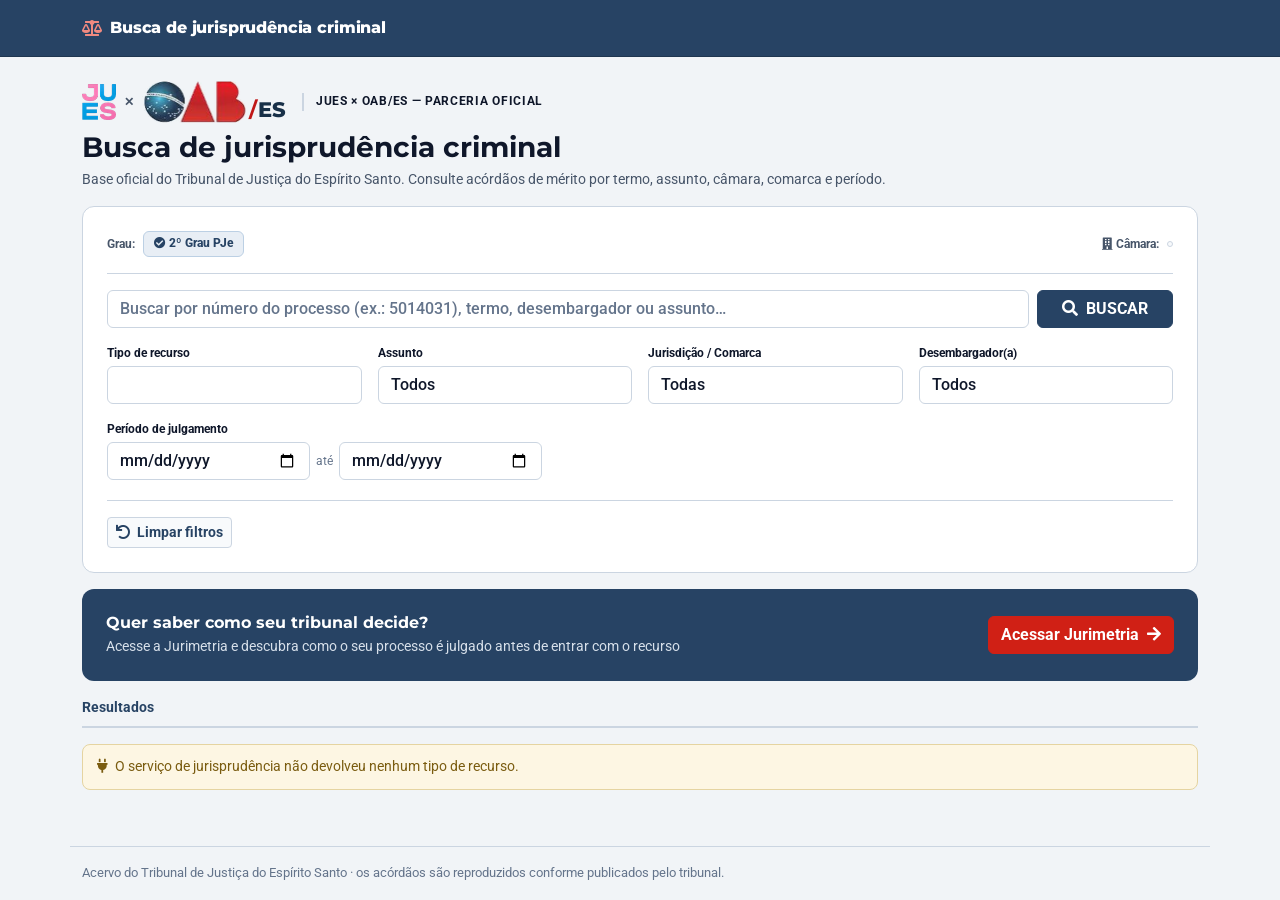
==== index.html @ e39aaf8a "A página deixa de saber de cor os recursos e as câmaras Duas listas estavam escritas dentro do site " ====
<!doctype html>
<html lang="pt-BR">
<head>
<meta charset="utf-8">
<meta name="viewport" content="width=device-width, initial-scale=1">
<title>Busca de jurisprudência criminal — OAB-ES</title>
<meta name="description" content="Base oficial do Tribunal de Justiça do Espírito Santo. Consulte acórdãos criminais por termo, assunto, câmara e comarca.">

<!-- Mesmas dependências que a oabes.org.br já carrega em produção: Bootstrap
     5.3.3, Font Awesome 5.12 e as fontes Montserrat/Roboto. Sem build nenhum —
     é HTML e CSS.

     O Bootstrap vai VENDORIZADO, como no portal deles (que serve
     /assets/bootstrap/css/bootstrap.min.css do próprio domínio) e não de CDN:
     a página abre offline e não depende de terceiro no ar. Ao embutir esta
     página no template da OAB, remova esta linha — o Bootstrap do portal já
     está carregado e uma segunda cópia só brigaria com a primeira. -->
<link rel="stylesheet" href="assets/vendor/bootstrap.min.css">
<link rel="stylesheet" href="https://use.fontawesome.com/releases/v5.12.0/css/all.css">
<link rel="stylesheet" href="https://fonts.googleapis.com/css?family=Montserrat:400,600,700|Roboto:300,400,500,700&display=swap">
<link rel="stylesheet" href="assets/css/jurisprudencia.css">
<link rel="icon" href="public/logos/oab.png">

<!-- Onde o BFF está publicado. Descomente e ajuste ao embutir a página numa
     rota do portal — sem isto o caminho é relativo à página, e numa subpasta
     ele aponta para um lugar que não existe.
<meta name="oabjus-bff" content="/servicos/jurisprudencia-bff.php">
-->
</head>
<body>

<!-- ── Barra ────────────────────────────────────────────────────────────── -->
<header class="barra-topo sticky-top">
  <div class="container-lg d-flex align-items-center" style="height:56px">
    <div class="d-flex align-items-center gap-2 text-white">
      <i class="fas fa-balance-scale" style="color:#f08a80"></i>
      <span class="titulo fonte-titulo">Busca de jurisprudência criminal</span>
    </div>
  </div>
</header>

<main class="container-lg py-4">

  <!-- ── Parceria ───────────────────────────────────────────────────────── -->
  <div class="d-flex align-items-center gap-3 flex-wrap mb-2">
    <div class="d-flex align-items-center gap-2">
      <img src="public/logos/jues.png" alt="JUES" class="logo-parceria" width="36" height="36">
      <span class="logo-x">✕</span>
      <span class="marca-oab" role="img" aria-label="OAB Espírito Santo">
        <img src="public/logos/oab.png" alt="" class="logo-oab" width="105" height="42">
        <span class="sigla-es"><span class="barra">/</span>ES</span>
      </span>
    </div>
    <span class="selo-parceria">JUES × OAB/ES — Parceria oficial</span>
  </div>

  <h1 class="fw-bolder fonte-titulo mb-1" style="font-size:1.75rem">Busca de jurisprudência criminal</h1>
  <p class="mb-3" style="font-size:.9rem;color:var(--oab-texto-2)">
    Base oficial do Tribunal de Justiça do Espírito Santo. Consulte acórdãos de
    mérito por termo, assunto, câmara, comarca e período.
  </p>

  <div class="aviso-motor mb-3" id="aviso-demo" hidden>
    <strong>Modo demonstração.</strong> Dados fictícios — o serviço ainda não foi
    conectado. Os acórdãos abaixo não são decisões reais.
  </div>

  <!-- ── Filtros ────────────────────────────────────────────────────────── -->
  <section class="painel p-3 p-sm-4 mb-3" aria-label="Filtros de pesquisa">
    <form id="form">

      <div class="d-flex flex-wrap align-items-center justify-content-between gap-2 pb-3 mb-3"
           style="border-bottom:1px solid var(--oab-borda)">
        <div class="d-flex align-items-center gap-2">
          <span class="fw-bold" style="font-size:.75rem;color:var(--oab-texto-2)">Grau:</span>
          <span class="selo-grau"><i class="fas fa-check-circle"></i> 2º Grau PJe</span>
        </div>
        <div class="d-flex align-items-center gap-2">
          <span class="fw-bold" style="font-size:.75rem;color:var(--oab-texto-2)">
            <i class="fas fa-building"></i> Câmara:
          </span>
          <!-- Os botões são montados pelo JavaScript com as câmaras que o
               acervo tem NAQUELE recurso. Escritos aqui, "1ª Câmara" e "2ª
               Câmara" ficavam errados em revisão criminal e embargos, onde o
               órgão julgador é "Câmaras Criminais Reunidas". -->
          <div class="segmentado" id="seg-camara" role="group" aria-label="Câmara"></div>
        </div>
      </div>

      <div class="d-flex flex-column flex-sm-row gap-2 mb-3">
        <input type="text" class="form-control" id="q" name="q"
               placeholder="Buscar por número do processo (ex.: 5014031), termo, desembargador ou assunto…">
        <button type="submit" class="btn btn-oab px-4 text-nowrap" id="enviar">
          <i class="fas fa-search me-1"></i> BUSCAR
        </button>
      </div>

      <div class="row g-3">
        <div class="col-12 col-sm-6 col-lg-3">
          <label class="rotulo" for="recurso">Tipo de recurso</label>
          <select class="form-select" id="recurso" required></select>
        </div>
        <div class="col-12 col-sm-6 col-lg-3">
          <label class="rotulo" for="assunto">Assunto</label>
          <select class="form-select" id="assunto"><option value="">Todos</option></select>
        </div>
        <div class="col-12 col-sm-6 col-lg-3">
          <label class="rotulo" for="comarca">Jurisdição / Comarca</label>
          <select class="form-select" id="comarca"><option value="">Todas</option></select>
        </div>
        <!-- Os nomes vêm separados em <optgroup> pela composição VIGENTE:
             quatro titulares por câmara, a mesma lista do aplicativo. Quem não
             compõe é convocado ou substituto, tenha ou não acórdão na câmara —
             ter atuado lá não é compor. -->
        <div class="col-12 col-sm-6 col-lg-3">
          <label class="rotulo" for="magistrado">Desembargador(a)</label>
          <select class="form-select" id="magistrado"><option value="">Todos</option></select>
        </div>
        <!-- Período: OPCIONAL. Em branco, a busca é a mesma de sempre — o
             intervalo não vira filtro nenhum. `min` e `max` são preenchidos
             pelo vocabulário com o acórdão mais antigo e o mais novo DO
             RECURSO escolhido, e mudam quando o recurso muda. -->
        <div class="col-12 col-sm-8 col-lg-5">
          <label class="rotulo" for="data-inicio">Período de julgamento</label>
          <div class="periodo">
            <input type="date" class="form-control" id="data-inicio"
                   aria-label="Julgados a partir de" title="Julgados a partir de">
            <span aria-hidden="true">até</span>
            <input type="date" class="form-control" id="data-fim"
                   aria-label="Julgados até" title="Julgados até">
          </div>
          <small class="dica" id="dica-periodo"></small>
        </div>
      </div>

      <div class="d-flex align-items-center justify-content-between gap-2 pt-3 mt-3 flex-wrap"
           style="border-top:1px solid var(--oab-borda)">
        <button type="button" class="btn btn-sm btn-contorno" id="limpar">
          <i class="fas fa-undo me-1"></i> Limpar filtros
        </button>
      </div>

    </form>
  </section>

  <!-- ── Jurimetria ─────────────────────────────────────────────────────── -->
  <section class="faixa-jurimetria p-3 p-sm-4 mb-3 d-flex flex-column flex-sm-row align-items-start align-items-sm-center justify-content-between gap-3">
    <div>
      <h2 class="fw-bolder mb-1 fonte-titulo" style="font-size:1rem">Quer saber como seu tribunal decide?</h2>
      <p class="mb-0" style="font-size:.875rem">
        Acesse a Jurimetria e descubra como o seu processo é julgado antes de entrar com o recurso
      </p>
    </div>
    <a class="btn btn-oab-vermelho text-nowrap" href="https://jurimetriaes.com"
       target="_blank" rel="noopener noreferrer">
      Acessar Jurimetria <i class="fas fa-arrow-right ms-1"></i>
    </a>
  </section>

  <!-- ── Resultados ─────────────────────────────────────────────────────── -->
  <div class="cabecalho-resultados d-flex align-items-center justify-content-between pb-2 mb-3 flex-wrap gap-2">
    <div class="fw-bolder" style="font-size:.875rem;color:var(--oab-azul)">
      Resultados
    </div>
    <span class="fw-bolder" style="font-size:.75rem;color:var(--oab-texto-2)" id="rotulo-pagina"></span>
  </div>

  <div id="mensagens" aria-live="polite"></div>
  <section id="resultados" data-estado="inicial" aria-label="Lista de decisões"></section>

  <nav class="d-flex justify-content-center align-items-center gap-3 mt-4" id="paginacao" hidden>
    <button type="button" class="btn btn-sm btn-contorno" id="anterior">
      <i class="fas fa-chevron-left me-1"></i> Anterior
    </button>
    <span style="font-size:.875rem;color:var(--oab-texto-2)" id="pagina-atual"></span>
    <button type="button" class="btn btn-sm btn-contorno" id="proxima">
      Próxima <i class="fas fa-chevron-right ms-1"></i>
    </button>
  </nav>

</main>

<footer class="container-lg rodape py-3 mt-4">
  Acervo do Tribunal de Justiça do Espírito Santo · os acórdãos são reproduzidos
  conforme publicados pelo tribunal.
</footer>

<script type="module" src="assets/js/jurisprudencia.js"></script>
</body>
</html>
---- assets/css/jurisprudencia.css ----
/* ============================================================================
   Busca de jurisprudência — OAB-ES × JUES
   Deltas em cima do Bootstrap 5.3.3, que é o que a oabes.org.br já carrega.
   As cores saem do styles.min.css de produção deles: #274364 é o --bs-dark do
   portal e a cor dos botões primários; #d02015 é o vermelho institucional.
   Nada aqui reimplementa grid, botão ou card — só o que o Bootstrap não dá.
   ============================================================================ */
:root{
  --oab-azul:#274364;
  --oab-azul-hover:#213955;
  --oab-azul-ativo:#1f3650;
  --oab-vermelho:#d02015;
  --oab-vermelho-hover:#a61a11;
  --oab-fundo:#f1f4f7;
  --oab-borda:#cbd5e1;
  --oab-texto:#0f172a;
  --oab-texto-2:#475569;
  --oab-texto-3:#64748b;
  --oab-superficie:#fff;
  --oab-superficie-2:#f8fafc;
  --oab-grifo:#fde68a;
}

body{
  background:var(--oab-fundo);
  color:var(--oab-texto);
  font-family:Roboto,-apple-system,BlinkMacSystemFont,"Segoe UI",Arial,sans-serif;
}
h1,h2,h3,.fonte-titulo{font-family:Montserrat,Roboto,Arial,sans-serif}

.barra-topo{background:var(--oab-azul);border-bottom:1px solid var(--oab-azul-ativo)}
.barra-topo .titulo{font-weight:800;letter-spacing:-.01em}

.selo-parceria{
  font-size:.72rem;font-weight:700;letter-spacing:.06em;text-transform:uppercase;
  color:var(--oab-texto);border-left:2px solid var(--oab-borda);padding-left:.75rem;
}
.logo-parceria{height:36px;width:auto;object-fit:contain}
/* O "ESPÍRITO SANTO" saiu da imagem: em corpo pequeno dentro do PNG ele virava
   borrão em qualquer altura razoável. A seccional agora é tipografia de
   verdade — nítida em qualquer tela, e acompanha o zoom do navegador.
   O navy #183048 e o vermelho #C01818 foram amostrados da própria marca. */
.marca-oab{display:inline-flex;align-items:flex-end;gap:.18rem}
.logo-oab{height:42px;width:auto;object-fit:contain}
/* Lê-se OAB/ES, uma sigla só — por isso a barra é caractere e não régua:
   régua separa dois blocos, barra une num nome. */
.sigla-es{
  font-family:Montserrat,Arial,sans-serif;
  font-weight:800;font-size:1.3rem;line-height:1;letter-spacing:.01em;
  color:#183048;padding-bottom:2px;
}
.sigla-es .barra{color:#C01818;font-weight:700;margin-right:.02em}
.logo-x{font-weight:900;font-size:.75rem;color:var(--oab-texto-2)}

.painel{
  background:var(--oab-superficie);border:1px solid var(--oab-borda);
  border-radius:.75rem;
}
.rotulo{font-size:.75rem;font-weight:700;color:var(--oab-texto);margin-bottom:.25rem;display:block}
/* A separação por câmara no seletor de desembargador: rótulo pequeno e
   apagado, nome em peso normal. O <optgroup> nativo vem em negrito-itálico por
   padrão, que grita mais que os próprios nomes. */
.form-select optgroup{font-style:normal;font-weight:700;font-size:.72rem;
  letter-spacing:.04em;text-transform:uppercase;color:var(--oab-texto-3)}
.form-select optgroup option{font-weight:400;font-size:1rem;
  letter-spacing:normal;text-transform:none;color:var(--oab-texto)}
/* As duas pontas do período lado a lado, com o "até" entre elas. O `min-width:0`
   é o que impede os dois <input type="date"> de estourarem a coluna: o campo
   de data tem largura intrínseca grande e o flex respeita isso por padrão. */
.periodo{display:flex;flex-wrap:wrap;align-items:center;gap:.4rem}
/* `flex-basis` de 135px e `flex-wrap` juntos: onde couber, os dois campos
   ficam lado a lado; onde não couber, eles QUEBRAM em vez de encolher. Medido:
   abaixo de ~135px o Chrome não estreita o campo de data, ele CORTA o texto, e
   "01/01/2026" vira "/01/2026" sem nenhum sinal de que faltou espaço. */
.periodo input{min-width:0;flex:1 1 135px}
.periodo span{font-size:.75rem;color:var(--oab-texto-3);flex:0 0 auto}
.dica{display:block;margin-top:.25rem;font-size:.72rem;color:var(--oab-texto-3)}
.form-control,.form-select{
  background:var(--oab-superficie);border-color:var(--oab-borda);color:var(--oab-texto);
  font-weight:500;
}
.form-control:focus,.form-select:focus{
  border-color:var(--oab-azul);box-shadow:0 0 0 .2rem rgba(39,67,100,.18);
  background:var(--oab-superficie);color:var(--oab-texto);
}
.form-control::placeholder{color:var(--oab-texto-3)}

.btn-oab{background:var(--oab-azul);border-color:var(--oab-azul);color:#fff;font-weight:700}
.btn-oab:hover,.btn-oab:focus{background:var(--oab-azul-hover);border-color:var(--oab-azul-hover);color:#fff}
.btn-oab-vermelho{background:var(--oab-vermelho);border-color:var(--oab-vermelho);color:#fff;font-weight:700}
.btn-oab-vermelho:hover{background:var(--oab-vermelho-hover);border-color:var(--oab-vermelho-hover);color:#fff}
.btn-contorno{background:var(--oab-superficie-2);border:1px solid var(--oab-borda);color:var(--oab-azul);font-weight:700}
.btn-contorno:hover{background:var(--oab-fundo);color:var(--oab-azul)}

/* Seletor de câmara — o segmentado do protótipo */
.segmentado{display:inline-flex;padding:2px;border-radius:.5rem;
  background:var(--oab-superficie-2);border:1px solid var(--oab-borda)}
.segmentado button{
  border:0;background:transparent;color:var(--oab-texto-2);
  font-size:.75rem;font-weight:700;padding:.25rem .75rem;border-radius:.375rem;
}
.segmentado button[aria-pressed="true"]{background:var(--oab-azul);color:#fff}

.selo-grau{
  font-size:.72rem;font-weight:800;padding:.2rem .6rem;border-radius:.375rem;
  background:#e8eef5;border:1px solid #bcd0e4;color:var(--oab-azul);
}

/* Faixa da jurimetria — o CTA do protótipo */
.faixa-jurimetria{background:var(--oab-azul);border-radius:.75rem;color:#fff}
.faixa-jurimetria p{color:#d7e0ea}

.cabecalho-resultados{border-bottom:2px solid var(--oab-borda)}

/* Cartão de decisão */
.cartao{background:var(--oab-superficie);border:1px solid var(--oab-borda);border-radius:.75rem}
.numero-processo{
  font-family:ui-monospace,SFMono-Regular,Menlo,monospace;font-weight:700;
  color:var(--oab-azul);background:none;border:0;padding:0;
  text-decoration:underline;text-underline-offset:2px;
}
.rotulo-campo{font-weight:600;color:var(--oab-texto-2);font-size:.85rem}
.valor-recurso{font-weight:900;text-transform:uppercase;letter-spacing:.04em;color:var(--oab-azul);font-size:.85rem}
.valor-assunto{font-weight:700;color:var(--oab-texto)}

.bloco-teor{
  background:var(--oab-superficie-2);border:1px solid var(--oab-borda);
  border-radius:.5rem;padding:.75rem;font-size:.9rem;line-height:1.6;color:var(--oab-texto-2);
}
.bloco-teor .titulo{
  font-size:.7rem;font-weight:700;text-transform:uppercase;letter-spacing:.06em;
  color:var(--oab-azul);display:block;margin-bottom:.25rem;
}
.bloco-teor p{margin:0;white-space:pre-wrap}
/* O inteiro teor vem do PDF com linhas longuíssimas sem ponto de quebra
   (números de processo, nomes em caixa alta, citações). Sem isto a linha
   estica o card e empurra os botões para fora da tela — medido. */
.bloco-teor p,.teor{overflow-wrap:anywhere;word-break:break-word}
.bloco-teor p.sem-texto{font-style:italic;color:var(--oab-texto-3)}
/* 3 linhas: o trecho é acórdão, não ementa curta — em 2 linhas mal sai do
   cabeçalho da classe processual. O texto inteiro abre no botão. */
.bloco-teor p.cortada{
  display:-webkit-box;-webkit-line-clamp:3;-webkit-box-orient:vertical;overflow:hidden;
}
mark{background:var(--oab-grifo);color:inherit;padding:0 .15em;border-radius:2px;font-weight:600}

/* Distintivo de resultado — as cores do protótipo */
.distintivo{font-size:.72rem;font-weight:700;padding:.15rem .55rem;border-radius:.25rem;border:1px solid}
.distintivo.concedida{background:#d1fae5;border-color:#059669;color:#064e3b}
.distintivo.parcial{background:#fef3c7;border-color:#d97706;color:#78350f}
.distintivo.negada{background:#ffe4e6;border-color:#e11d48;color:#4c0519}
.distintivo.outro{background:#e2e8f0;border-color:#64748b;color:#0f172a}

.aviso-motor{
  background:#fdf6e3;border:1px solid #e5d4a1;color:#7a5c10;
  border-radius:.5rem;padding:.7rem .9rem;font-size:.88rem;
}

.teor{
  white-space:pre-wrap;font-size:.9rem;line-height:1.7;color:var(--oab-texto-2);
  max-height:34rem;overflow-y:auto;background:var(--oab-superficie-2);
  border:1px solid var(--oab-borda);border-radius:.5rem;padding:1rem;
}
.cabecalho-recentes{
  border-bottom:2px solid var(--oab-borda);padding-bottom:.5rem;margin-bottom:1rem;
}
.cabecalho-recentes h2{
  font-family:Montserrat,Arial,sans-serif;font-size:.95rem;font-weight:700;
  color:var(--oab-azul);margin:0;
}
.cabecalho-recentes .desde{font-size:.78rem;color:var(--oab-texto-3);font-weight:600}

.rodape{color:var(--oab-texto-3);font-size:.8rem;border-top:1px solid var(--oab-borda)}

/* O Bootstrap declara [hidden]{display:none!important} no reboot e
   .d-flex{display:flex!important} nas utilities. Empate de !important, e quem
   vem depois ganha — então .d-flex vencia e o atributo hidden não escondia
   nada. Esta folha carrega DEPOIS do Bootstrap, então devolve o hidden ao
   comportamento que qualquer um espera dele. */
[hidden]{display:none!important}

/* Estado vazio: convida a pesquisar, em vez de deixar a área em branco. */
.estado{
  background:var(--oab-superficie);border:1px solid var(--oab-borda);
  border-radius:.75rem;padding:2.75rem 1.5rem;text-align:center;
}
.estado .icone{color:var(--oab-azul);opacity:.35;font-size:2.25rem;margin-bottom:.75rem}
.estado h2{font-size:1.15rem;font-weight:700;color:var(--oab-texto);margin:0 0 .4rem}
.estado p{font-size:.92rem;color:var(--oab-texto-2);max-width:34rem;margin:0 auto 1.25rem}
/* O "nada encontrado" da lista dos últimos acórdãos: mesmo desenho do estado
   vazio da busca, mas com menos ar — ele fica DENTRO de uma seção que já tem
   título, e não sozinho na página. */
.estado.estado-compacto{padding:1.75rem 1.25rem}
.estado.estado-compacto .icone{font-size:1.75rem;margin-bottom:.5rem}
.estado.estado-compacto h2{font-size:1rem}
.estado.estado-compacto p{margin-bottom:0}

.exemplos{display:flex;flex-wrap:wrap;gap:.5rem;justify-content:center}
.exemplos button{
  background:var(--oab-superficie-2);border:1px solid var(--oab-borda);
  color:var(--oab-azul);border-radius:2rem;padding:.35rem .9rem;
  font-size:.82rem;font-weight:600;
}
.exemplos button:hover{background:var(--oab-fundo);border-color:var(--oab-azul)}
@media (prefers-reduced-motion:reduce){*{transition:none!important;animation:none!important}}

/* ── Página do acórdão (acordao.html) ─────────────────────────────────────
   Porte de src/components/InteiroTeorView.tsx para as cores da OAB-ES. */

.numero-acordao{
  font-family:ui-monospace,SFMono-Regular,Menlo,Consolas,monospace;
  font-weight:900;letter-spacing:-.02em;color:var(--oab-texto);
  font-size:clamp(1.15rem,1rem + 1.2vw,1.75rem);
}
.btn-icone{
  background:none;border:0;border-radius:.375rem;padding:.35rem;line-height:1;
  color:var(--oab-texto-3);cursor:pointer;
}
.btn-icone:hover{background:var(--oab-superficie-2);color:var(--oab-texto)}

/* Rótulo à esquerda, valor à direita — o mesmo par do componente. */
.lista-campos{
  display:grid;grid-template-columns:8.5rem 1fr;gap:.9rem 1.5rem;
  padding-top:1.25rem;border-top:1px solid var(--oab-borda);
}
.lista-campos dt{font-size:.82rem;font-weight:600;color:var(--oab-texto-2)}
.lista-campos dd{
  margin:0;display:flex;align-items:baseline;gap:.6rem;flex-wrap:wrap;font-size:.92rem;
}
.valor-magistrado{font-weight:800;text-transform:uppercase;letter-spacing:.03em;color:var(--oab-texto)}
.valor-classe{font-weight:700;text-transform:uppercase;color:var(--oab-texto)}
.atalho-jues{
  font-size:.76rem;font-weight:700;color:var(--oab-azul);text-decoration:none;white-space:nowrap;
}
.atalho-jues:hover{text-decoration:underline;color:var(--oab-azul-ativo)}

@media (max-width:575.98px){
  .lista-campos{grid-template-columns:1fr;gap:.25rem}
  .lista-campos dd{margin-bottom:.75rem}
}

.faixa-jues{
  background:var(--oab-azul);color:#fff;border-radius:.5rem;padding:1rem 1.25rem;
}
.faixa-jues h2{font-size:.98rem;font-weight:800;line-height:1.3;margin:0}
.faixa-jues p{font-size:.82rem;opacity:.85}
.abas{
  display:inline-flex;gap:.25rem;padding:.25rem;
  background:var(--oab-superficie-2);border:1px solid var(--oab-borda);border-radius:.5rem;
}
.abas button{
  border:1px solid transparent;background:none;border-radius:.375rem;
  padding:.3rem 1rem;font-size:.78rem;font-weight:700;color:var(--oab-texto-2);cursor:pointer;
}
.abas button[aria-selected="true"]{
  background:#fff;border-color:var(--oab-borda);color:var(--oab-azul);
}

.barra-busca-texto{
  display:flex;background:var(--oab-superficie-2);
  border:1px solid var(--oab-borda);border-radius:.5rem;padding:.4rem;
}
.barra-busca-texto[hidden]{display:none!important}
.barra-busca-texto input{flex:1}
.barra-busca-texto .contagem{
  font-size:.75rem;font-weight:700;white-space:nowrap;padding:.2rem .5rem;
  border-radius:.25rem;background:var(--oab-borda);color:var(--oab-texto-2);
}

/* O acórdão em fonte de texto, não de código: é documento para ler. */
.teor-integral{
  margin:0;font-family:inherit;font-size:.92rem;line-height:1.75;color:var(--oab-texto);
  white-space:pre-wrap;overflow-wrap:anywhere;word-break:break-word;
}

.icone-redondo{
  width:3.25rem;height:3.25rem;border-radius:.75rem;display:flex;
  align-items:center;justify-content:center;font-size:1.25rem;
  background:var(--oab-superficie-2);border:1px solid var(--oab-borda);color:var(--oab-azul);
}
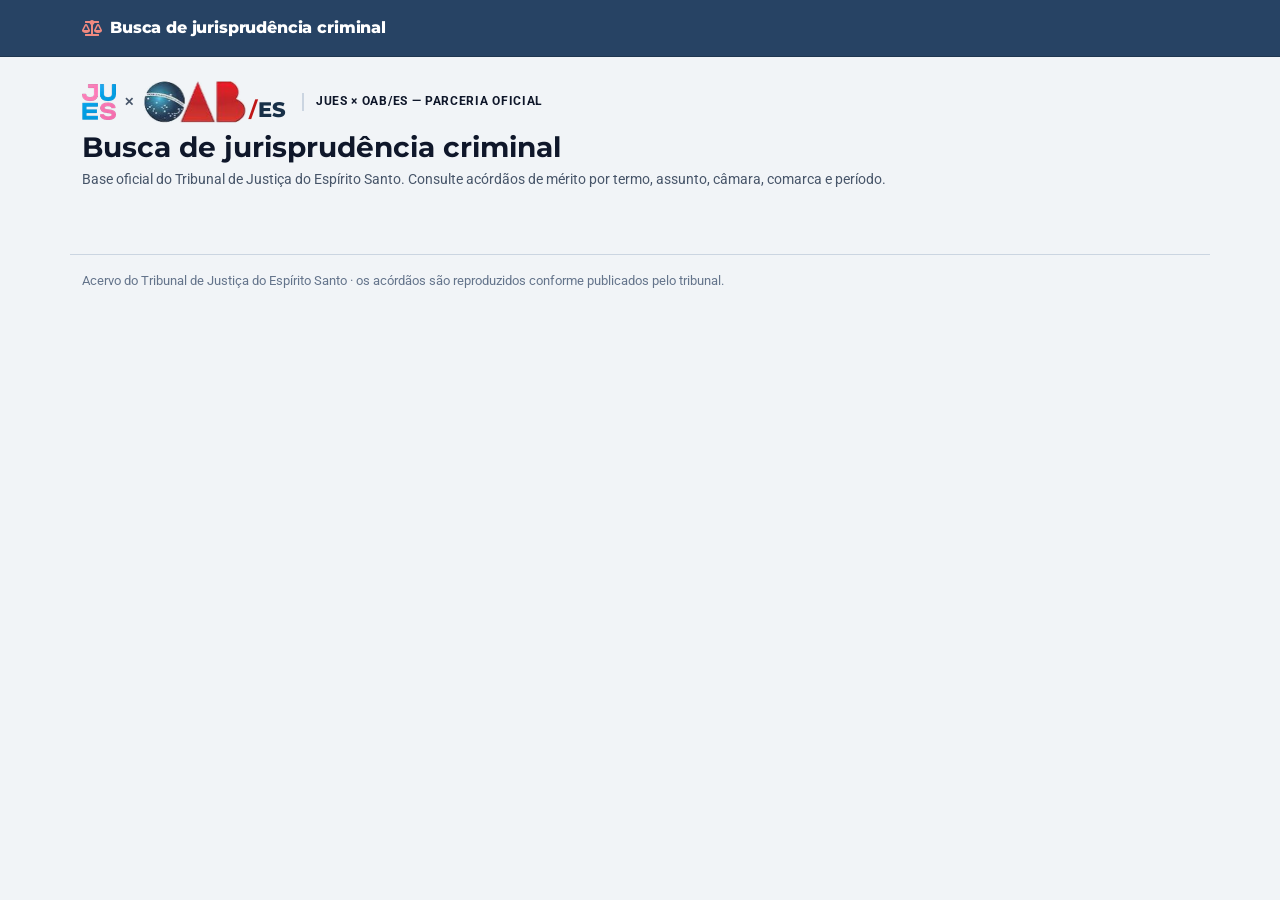
==== commit 680c7215: "Porta de identificação do advogado, e o filtro de desfecho DUAS COISAS NA TELA.  O desfecho vira um " ====
--- a/index.html
+++ b/index.html
@@ -60,6 +60,55 @@
     mérito por termo, assunto, câmara, comarca e período.
   </p>
 
+  <!-- ── Identificação ──────────────────────────────────────────────────
+       Porta: sem identificar, não há busca. A resposta fica guardada no
+       próprio navegador, então ela aparece uma vez por dispositivo. -->
+  <section class="painel p-3 p-sm-4 mb-3" id="portao" aria-label="Identificação do advogado" hidden>
+    <h2 class="fw-bolder fonte-titulo mb-1" style="font-size:1.15rem">Identificação do advogado</h2>
+    <p class="mb-3" style="font-size:.9rem;color:var(--oab-texto-2)">
+      Informe sua inscrição na OAB para usar a busca. Não há cadastro nem senha —
+      a identificação serve às estatísticas de uso da OAB/ES.
+    </p>
+
+    <form id="form-identificacao">
+      <div class="row g-3 align-items-start">
+        <div class="col-12 col-sm-4">
+          <label class="rotulo" for="inscricao">Número da OAB</label>
+          <input type="text" class="form-control" id="inscricao" inputmode="numeric"
+                 autocomplete="off" placeholder="000000" required>
+          <small class="dica">Somente números, de 1 a 6 dígitos.</small>
+        </div>
+        <div class="col-12 col-sm-4">
+          <label class="rotulo" for="seccional">Seccional</label>
+          <select class="form-select" id="seccional"></select>
+        </div>
+        <div class="col-12 col-sm-4">
+          <label class="rotulo" for="nome-advogado">Nome <span style="font-weight:400;color:var(--oab-texto-3)">(opcional)</span></label>
+          <input type="text" class="form-control" id="nome-advogado" autocomplete="name">
+        </div>
+      </div>
+
+      <div id="erro-identificacao" class="mt-3" aria-live="polite"></div>
+
+      <div class="aviso-motor mt-3" style="font-size:.82rem">
+        <strong>Uso dos dados.</strong> Registramos número de inscrição, seccional e,
+        se informado, o nome, junto com os dados de cada consulta. A finalidade é
+        exclusivamente estatística — acompanhar o uso da ferramenta pela advocacia
+        capixaba. O endereço IP é guardado apenas como código embaralhado, para
+        conter abuso, e não é possível voltar dele ao endereço.
+      </div>
+
+      <div class="d-flex justify-content-end pt-3 mt-3"
+           style="border-top:1px solid var(--oab-borda)">
+        <button type="submit" class="btn btn-oab-vermelho px-4" id="entrar">
+          Continuar <i class="fas fa-arrow-right ms-1"></i>
+        </button>
+      </div>
+    </form>
+  </section>
+
+  <div id="tudo-da-busca" hidden>
+
   <div class="aviso-motor mb-3" id="aviso-demo" hidden>
     <strong>Modo demonstração.</strong> Dados fictícios — o serviço ainda não foi
     conectado. Os acórdãos abaixo não são decisões reais.
@@ -120,6 +169,13 @@
              intervalo não vira filtro nenhum. `min` e `max` são preenchidos
              pelo vocabulário com o acórdão mais antigo e o mais novo DO
              RECURSO escolhido, e mudam quando o recurso muda. -->
+        <div class="col-12 col-sm-4 col-lg-3">
+          <label class="rotulo" for="desfecho">Desfecho</label>
+          <!-- As opções vêm da API: habeas corpus é concedido, apelação é
+               provida, revisão é procedente. O id é estável (favoravel /
+               desfavoravel); o rótulo é que muda com a classe. -->
+          <select class="form-select" id="desfecho"><option value="">Todos</option></select>
+        </div>
         <div class="col-12 col-sm-8 col-lg-5">
           <label class="rotulo" for="data-inicio">Período de julgamento</label>
           <div class="periodo">
@@ -178,6 +234,8 @@
     </button>
   </nav>
 
+  </div><!-- /tudo-da-busca -->
+
 </main>
 
 <footer class="container-lg rodape py-3 mt-4">
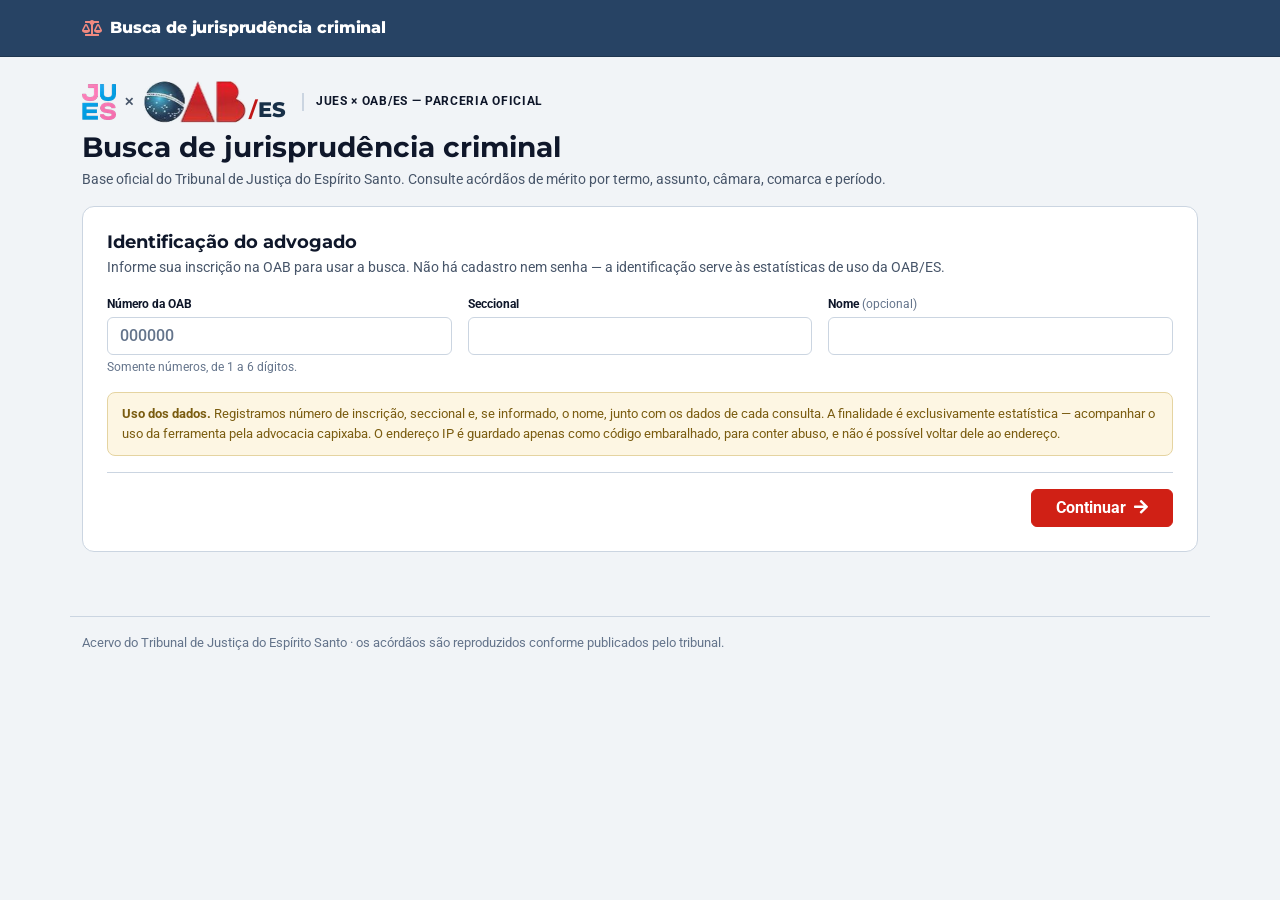
==== commit 509e001b: "A porta guardava o "valido" no navegador e pulava a verificação O advogado chega REDIRECIONADO do si" ====
--- a/index.html
+++ b/index.html
@@ -15,11 +15,11 @@
      a página abre offline e não depende de terceiro no ar. Ao embutir esta
      página no template da OAB, remova esta linha — o Bootstrap do portal já
      está carregado e uma segunda cópia só brigaria com a primeira. -->
-<link rel="stylesheet" href="assets/vendor/bootstrap.min.css">
+<link rel="stylesheet" href="/assets/vendor/bootstrap.min.css">
 <link rel="stylesheet" href="https://use.fontawesome.com/releases/v5.12.0/css/all.css">
 <link rel="stylesheet" href="https://fonts.googleapis.com/css?family=Montserrat:400,600,700|Roboto:300,400,500,700&display=swap">
-<link rel="stylesheet" href="assets/css/jurisprudencia.css">
-<link rel="icon" href="public/logos/oab.png">
+<link rel="stylesheet" href="/assets/css/jurisprudencia.css">
+<link rel="icon" href="/public/logos/oab.png">
 
 <!-- Onde o BFF está publicado. Descomente e ajuste ao embutir a página numa
      rota do portal — sem isto o caminho é relativo à página, e numa subpasta
@@ -44,10 +44,10 @@
   <!-- ── Parceria ───────────────────────────────────────────────────────── -->
   <div class="d-flex align-items-center gap-3 flex-wrap mb-2">
     <div class="d-flex align-items-center gap-2">
-      <img src="public/logos/jues.png" alt="JUES" class="logo-parceria" width="36" height="36">
+      <img src="/public/logos/jues.png" alt="JUES" class="logo-parceria" width="36" height="36">
       <span class="logo-x">✕</span>
       <span class="marca-oab" role="img" aria-label="OAB Espírito Santo">
-        <img src="public/logos/oab.png" alt="" class="logo-oab" width="105" height="42">
+        <img src="/public/logos/oab.png" alt="" class="logo-oab" width="105" height="42">
         <span class="sigla-es"><span class="barra">/</span>ES</span>
       </span>
     </div>
@@ -170,11 +170,17 @@
              pelo vocabulário com o acórdão mais antigo e o mais novo DO
              RECURSO escolhido, e mudam quando o recurso muda. -->
         <div class="col-12 col-sm-4 col-lg-3">
-          <label class="rotulo" for="desfecho">Desfecho</label>
-          <!-- As opções vêm da API: habeas corpus é concedido, apelação é
-               provida, revisão é procedente. O id é estável (favoravel /
-               desfavoravel); o rótulo é que muda com a classe. -->
-          <select class="form-select" id="desfecho"><option value="">Todos</option></select>
+          <span class="rotulo">Desfecho</span>
+          <!-- Interruptor, não seletor: a pergunta é "só as que deram certo?",
+               que tem duas respostas, e um <select> de três opções pedia uma
+               escolha onde não há. O rótulo vem da API porque muda com a
+               classe — habeas corpus é concedido, apelação é provida, revisão
+               é procedente. -->
+          <label class="interruptor">
+            <input type="checkbox" id="so-favoravel">
+            <span class="ponto" aria-hidden="true"></span>
+            <span class="rotulo-interruptor" id="rotulo-favoravel">Só concedidas</span>
+          </label>
         </div>
         <div class="col-12 col-sm-8 col-lg-5">
           <label class="rotulo" for="data-inicio">Período de julgamento</label>
@@ -243,6 +249,6 @@
   conforme publicados pelo tribunal.
 </footer>
 
-<script type="module" src="assets/js/jurisprudencia.js"></script>
+<script type="module" src="/assets/js/jurisprudencia.js"></script>
 </body>
 </html>
--- a/assets/css/jurisprudencia.css
+++ b/assets/css/jurisprudencia.css
@@ -19,6 +19,14 @@
   --oab-superficie:#fff;
   --oab-superficie-2:#f8fafc;
   --oab-grifo:#fde68a;
+  /* Verde do estado ligado. `--oab-verde-texto` é mais escuro que
+     `--oab-verde` de propósito: o mesmo #16a34a que fica bom numa borda dá
+     3,3:1 em texto de 14px sobre branco, abaixo do mínimo de 4,5:1 da WCAG
+     AA. #15803d dá 4,9:1. */
+  --oab-verde:#16a34a;
+  --oab-verde-texto:#15803d;
+  --oab-verde-fundo:#f0fdf4;
+  --oab-verde-halo:rgba(22,163,74,.18);
 }
 
 body{
@@ -75,6 +83,90 @@
 .periodo input{min-width:0;flex:1 1 135px}
 .periodo span{font-size:.75rem;color:var(--oab-texto-3);flex:0 0 auto}
 .dica{display:block;margin-top:.25rem;font-size:.72rem;color:var(--oab-texto-3)}
+
+/* ── seletor com busca ───────────────────────────────────────────────────
+   O <select> continua no HTML e continua sendo a verdade; ele é escondido de
+   um jeito que NÃO o tira do formulário (display:none no Chrome cancela a
+   validação nativa de campo required, e `recurso` é required). */
+.seletor{position:relative}
+.seletor-nativo{position:absolute;opacity:0;pointer-events:none;width:100%;height:0;padding:0;border:0}
+.seletor-gatilho{
+  text-align:left;display:flex;align-items:center;width:100%;
+  background-image:var(--bs-form-select-bg-img);
+}
+.seletor-valor{overflow:hidden;text-overflow:ellipsis;white-space:nowrap}
+.seletor-vazio-valor{color:var(--oab-texto-3)}
+.seletor-painel{
+  position:absolute;z-index:20;top:calc(100% + 4px);left:0;right:0;
+  background:var(--oab-superficie);border:1px solid var(--oab-borda);
+  border-radius:.5rem;box-shadow:0 8px 24px rgba(15,23,42,.14);padding:.5rem;
+}
+.seletor-busca{font-size:.9rem;margin-bottom:.4rem}
+.seletor-lista{list-style:none;margin:0;padding:0;max-height:260px;overflow-y:auto}
+.seletor-item{
+  padding:.4rem .55rem;border-radius:.35rem;cursor:pointer;font-size:.9rem;
+  color:var(--oab-texto);
+}
+.seletor-item:hover,.seletor-ativo{background:var(--oab-fundo)}
+.seletor-escolhido{font-weight:700;color:var(--oab-azul)}
+.seletor-grupo{
+  padding:.5rem .55rem .2rem;font-size:.7rem;font-weight:700;letter-spacing:.05em;
+  text-transform:uppercase;color:var(--oab-texto-3);
+}
+.seletor-vazio{margin:.4rem .55rem;font-size:.85rem;color:var(--oab-texto-3)}
+
+/* ── toggle "só concedidas" ──────────────────────────────────────────────
+   CÁPSULA COM PONTO DE ESTADO, e não trilho deslizante.
+
+   O trilho anterior tinha 38px de largura ao lado dos campos e destoava de
+   uma linha em que tudo o mais é caixa: recurso, assunto, comarca, período.
+   Aqui ele é uma caixa como as outras — mesma altura, mesma borda, mesmo
+   fundo — e o que muda de estado é o ponto à esquerda.
+
+   O VERDE NÃO ESTÁ SOZINHO. Quem não distingue verde de cinza (8% dos homens)
+   continua vendo a mudança: o ponto ganha halo, a borda muda, o texto engorda
+   de 500 para 700 e a caixa ganha fundo. Cor é o reforço, não o sinal. */
+.interruptor{
+  display:flex;align-items:center;gap:.55rem;cursor:pointer;user-select:none;
+  height:38px;padding:0 .75rem;border-radius:10px;
+  background:var(--oab-superficie);border:1px solid var(--oab-borda);
+  transition:border-color .15s,background .15s;
+}
+/* `opacity:0` e não `display:none`: escondido de verdade some da navegação
+   por teclado e do leitor de tela, e a caixa vira um clique que não existe
+   para quem não usa mouse. */
+.interruptor input{position:absolute;opacity:0;width:0;height:0}
+.interruptor .ponto{
+  flex:0 0 auto;width:9px;height:9px;border-radius:50%;
+  background:var(--oab-texto-3);transition:background .15s,box-shadow .15s;
+}
+.interruptor .rotulo-interruptor{
+  font-size:.85rem;font-weight:500;color:var(--oab-texto-2);
+  white-space:nowrap;overflow:hidden;text-overflow:ellipsis;
+}
+.interruptor:hover{border-color:var(--oab-texto-3)}
+
+.interruptor:has(input:checked){
+  background:var(--oab-verde-fundo);border-color:var(--oab-verde);
+}
+.interruptor:has(input:checked) .ponto{
+  background:var(--oab-verde);box-shadow:0 0 0 3px var(--oab-verde-halo);
+}
+.interruptor:has(input:checked) .rotulo-interruptor{
+  color:var(--oab-verde-texto);font-weight:700;
+}
+/* `:has()` não existe em navegador velho, e aí a caixa ficaria sem nenhum
+   estado ligado. O irmão adjacente cobre o ponto e o rótulo sozinho — a
+   caixa não muda, mas o sinal continua visível. */
+.interruptor input:checked ~ .ponto{
+  background:var(--oab-verde);box-shadow:0 0 0 3px var(--oab-verde-halo);
+}
+.interruptor input:checked ~ .rotulo-interruptor{
+  color:var(--oab-verde-texto);font-weight:700;
+}
+.interruptor:has(input:focus-visible){
+  outline:2px solid var(--oab-azul);outline-offset:2px;
+}
 .form-control,.form-select{
   background:var(--oab-superficie);border-color:var(--oab-borda);color:var(--oab-texto);
   font-weight:500;
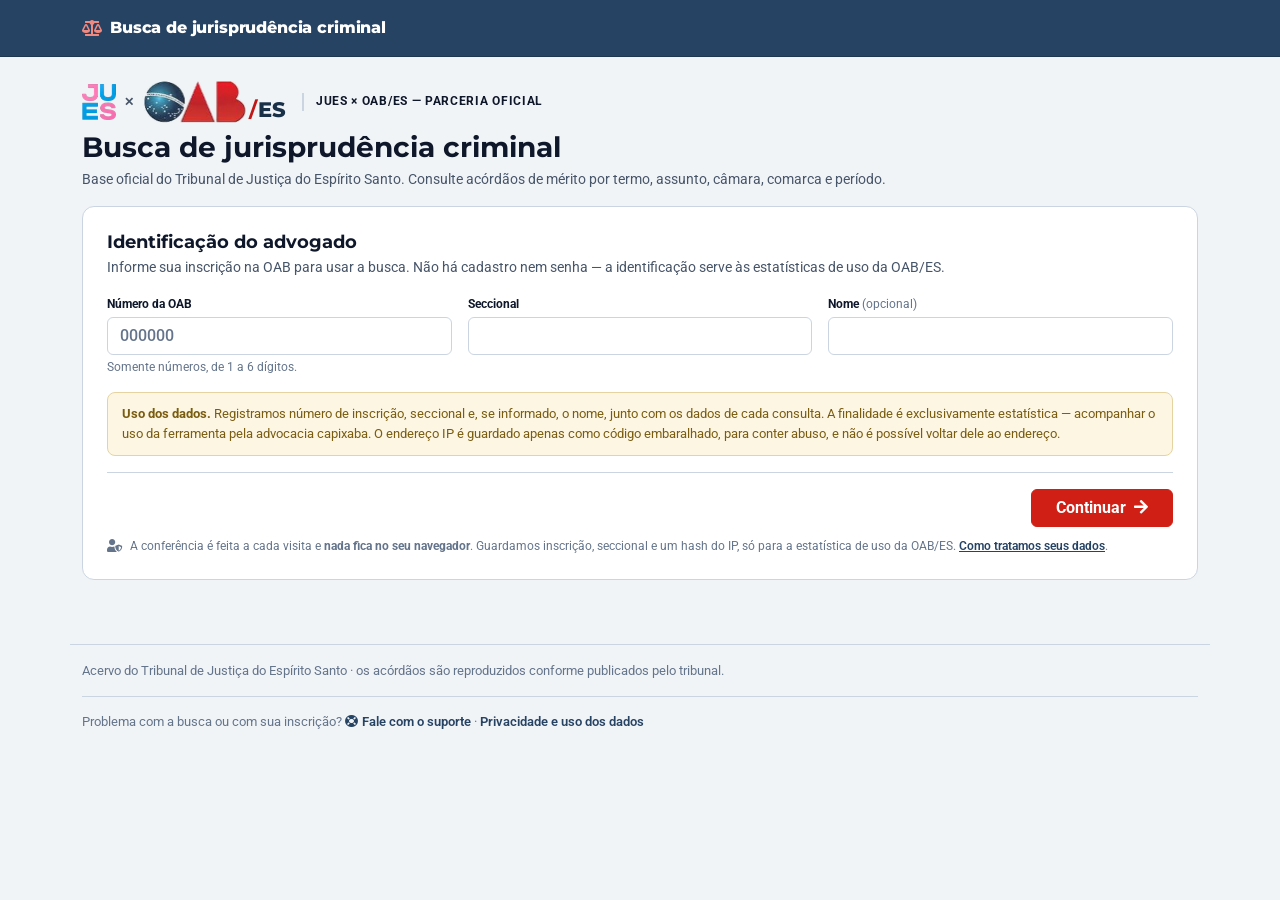
==== commit 6d3c982a: "Suporte, convite do JUES e página de privacidade Três telas novas, e uma fonte só para os endereços " ====
--- a/index.html
+++ b/index.html
@@ -104,6 +104,14 @@
           Continuar <i class="fas fa-arrow-right ms-1"></i>
         </button>
       </div>
+
+      <p class="aviso-privacidade">
+        <i class="fas fa-user-shield me-1" aria-hidden="true"></i>
+        A conferência é feita a cada visita e <strong>nada fica no seu
+        navegador</strong>. Guardamos inscrição, seccional e um hash do IP, só
+        para a estatística de uso da OAB/ES.
+        <a href="/privacidade">Como tratamos seus dados</a>.
+      </p>
     </form>
   </section>
 
@@ -249,6 +257,14 @@
   conforme publicados pelo tribunal.
 </footer>
 
+<footer class="container-lg pb-4">
+  <p class="rodape-suporte">
+    Problema com a busca ou com sua inscrição?
+    <a href="/suporte"><i class="fas fa-life-ring me-1" aria-hidden="true"></i>Fale com o suporte</a>
+    · <a href="/privacidade">Privacidade e uso dos dados</a>
+  </p>
+</footer>
+
 <script type="module" src="/assets/js/jurisprudencia.js"></script>
 </body>
 </html>
--- a/assets/css/jurisprudencia.css
+++ b/assets/css/jurisprudencia.css
@@ -370,3 +370,114 @@
   align-items:center;justify-content:center;font-size:1.25rem;
   background:var(--oab-superficie-2);border:1px solid var(--oab-borda);color:var(--oab-azul);
 }
+
+/* ── convite do JUES (abre ao credenciar) e suporte ────────────────────── */
+.convite-fundo{
+  position:fixed;inset:0;z-index:1080;display:flex;align-items:center;
+  justify-content:center;padding:1rem;background:rgba(15,23,42,.55);
+  animation:convite-entra .16s ease-out;
+}
+@keyframes convite-entra{from{opacity:0}to{opacity:1}}
+/* Quem pediu menos movimento no sistema não recebe animação nenhuma. */
+@media (prefers-reduced-motion:reduce){.convite-fundo{animation:none}}
+.convite{
+  position:relative;width:100%;max-width:480px;background:var(--oab-superficie);
+  border-radius:14px;padding:1.5rem;box-shadow:0 18px 48px rgba(15,23,42,.28);
+  max-height:calc(100vh - 2rem);overflow:auto;
+}
+.convite-x{
+  position:absolute;top:.6rem;right:.6rem;width:32px;height:32px;border:0;
+  border-radius:8px;background:transparent;color:var(--oab-texto-3);cursor:pointer;
+}
+.convite-x:hover{background:var(--oab-fundo);color:var(--oab-texto)}
+.convite-marcas{display:flex;align-items:center;gap:.5rem;margin-bottom:.9rem}
+.convite-titulo{font-size:1.2rem;font-weight:800;margin:0 0 .6rem}
+.convite-texto{font-size:.9rem;line-height:1.55;color:var(--oab-texto-2);margin:0}
+.convite-texto-2{font-size:.85rem}
+.convite-linha{height:1px;background:var(--oab-borda);margin:.9rem 0}
+.convite-acoes{display:flex;flex-wrap:wrap;align-items:center;gap:.5rem;margin-top:1.1rem}
+.convite-depois{
+  color:var(--oab-texto-3);text-decoration:none;font-size:.85rem;font-weight:600;padding:.5rem .25rem;
+}
+.convite-depois:hover{color:var(--oab-texto);text-decoration:underline}
+.convite-rodape{
+  margin:.9rem 0 0;font-size:.78rem;color:var(--oab-texto-3);
+  border-top:1px solid var(--oab-borda);padding-top:.7rem;
+}
+.btn-jues{
+  background:var(--oab-azul);border-color:var(--oab-azul);color:#fff;
+  font-weight:700;font-size:.88rem;
+}
+.btn-jues:hover,.btn-jues:focus{background:var(--oab-azul-hover);border-color:var(--oab-azul-hover);color:#fff}
+
+.link-voltar{color:rgba(255,255,255,.85);text-decoration:none;font-size:.85rem;font-weight:600}
+.link-voltar:hover{color:#fff;text-decoration:underline}
+.titulo-lateral{font-size:.8rem;font-weight:800;text-transform:uppercase;
+  letter-spacing:.05em;color:var(--oab-texto-3);margin:0 0 .7rem}
+.painel-jues{border-left:3px solid var(--oab-azul)}
+
+.chat{display:flex;flex-direction:column;overflow:hidden}
+.chat-topo{
+  display:flex;align-items:center;gap:.6rem;padding:.75rem 1rem;
+  border-bottom:1px solid var(--oab-borda);background:var(--oab-superficie-2);
+}
+.chat-ponto{width:9px;height:9px;border-radius:50%;background:var(--oab-verde);
+  box-shadow:0 0 0 3px var(--oab-verde-halo);flex:0 0 auto}
+.chat-sub{display:block;font-size:.76rem;color:var(--oab-texto-3)}
+.conversa{
+  list-style:none;margin:0;padding:1rem;display:flex;flex-direction:column;
+  gap:.6rem;min-height:280px;max-height:52vh;overflow-y:auto;
+}
+.balao{max-width:88%;padding:.6rem .8rem;border-radius:12px;font-size:.88rem;line-height:1.5}
+.balao-suporte{align-self:flex-start;background:var(--oab-fundo);
+  color:var(--oab-texto);border-bottom-left-radius:4px}
+.balao-eu{align-self:flex-end;background:var(--oab-azul);color:#fff;
+  border-bottom-right-radius:4px;font-weight:500}
+.balao code{background:rgba(15,23,42,.08);padding:.05rem .3rem;border-radius:4px;font-size:.85em}
+.opcoes{
+  display:flex;flex-wrap:wrap;gap:.5rem;padding:.85rem 1rem;
+  border-top:1px solid var(--oab-borda);background:var(--oab-superficie-2);
+}
+.opcao{
+  border:1px solid var(--oab-borda);background:var(--oab-superficie);
+  color:var(--oab-texto);border-radius:999px;padding:.42rem .85rem;
+  font-size:.83rem;font-weight:600;cursor:pointer;text-decoration:none;
+  transition:border-color .15s,background .15s;
+}
+.opcao:hover{border-color:var(--oab-azul);background:var(--oab-fundo);color:var(--oab-texto)}
+.opcao-saida{border-color:var(--oab-azul);color:var(--oab-azul)}
+.opcao-saida:hover{background:var(--oab-azul);color:#fff}
+.opcao-saida i{font-size:.7em;opacity:.75}
+
+.canal{
+  display:flex;align-items:center;gap:.7rem;padding:.6rem .7rem;margin-bottom:.4rem;
+  border:1px solid var(--oab-borda);border-radius:10px;text-decoration:none;
+  color:var(--oab-texto);font-size:.85rem;transition:border-color .15s,background .15s;
+}
+.canal:hover{border-color:var(--oab-azul);background:var(--oab-fundo);color:var(--oab-texto)}
+.canal i{font-size:1.2rem;color:var(--oab-azul);width:22px;text-align:center}
+.canal span{line-height:1.35;font-size:.8rem;color:var(--oab-texto-3)}
+.rodape-suporte{
+  margin:0;padding-top:.9rem;border-top:1px solid var(--oab-borda);
+  font-size:.83rem;color:var(--oab-texto-3);
+}
+.rodape-suporte a{color:var(--oab-azul);font-weight:600;text-decoration:none}
+.rodape-suporte a:hover{text-decoration:underline}
+.texto-legal h2{font-size:1rem;font-weight:800;margin:1.4rem 0 .5rem;color:var(--oab-texto)}
+.texto-legal h2:first-child{margin-top:0}
+.texto-legal p,.texto-legal li{font-size:.89rem;line-height:1.6;color:var(--oab-texto-2)}
+.texto-legal ul{padding-left:1.1rem;margin-bottom:.8rem}
+.texto-legal li{margin-bottom:.35rem}
+.texto-legal a{color:var(--oab-azul);font-weight:600}
+.texto-legal code{background:rgba(15,23,42,.07);padding:.05rem .3rem;border-radius:4px;font-size:.88em}
+.texto-legal .aviso-titulo{color:var(--oab-vermelho)}
+.destaque-legal{
+  display:flex;gap:.7rem;align-items:flex-start;margin:1rem 0;padding:.8rem .9rem;
+  border-left:3px solid var(--oab-verde);background:var(--oab-verde-fundo);border-radius:0 8px 8px 0;
+}
+.destaque-legal i{color:var(--oab-verde-texto);margin-top:.2rem}
+.destaque-legal p{margin:0;font-size:.86rem}
+.aviso-privacidade{
+  margin:.6rem 0 0;font-size:.78rem;color:var(--oab-texto-3);line-height:1.5;
+}
+.aviso-privacidade a{color:var(--oab-azul);font-weight:600}
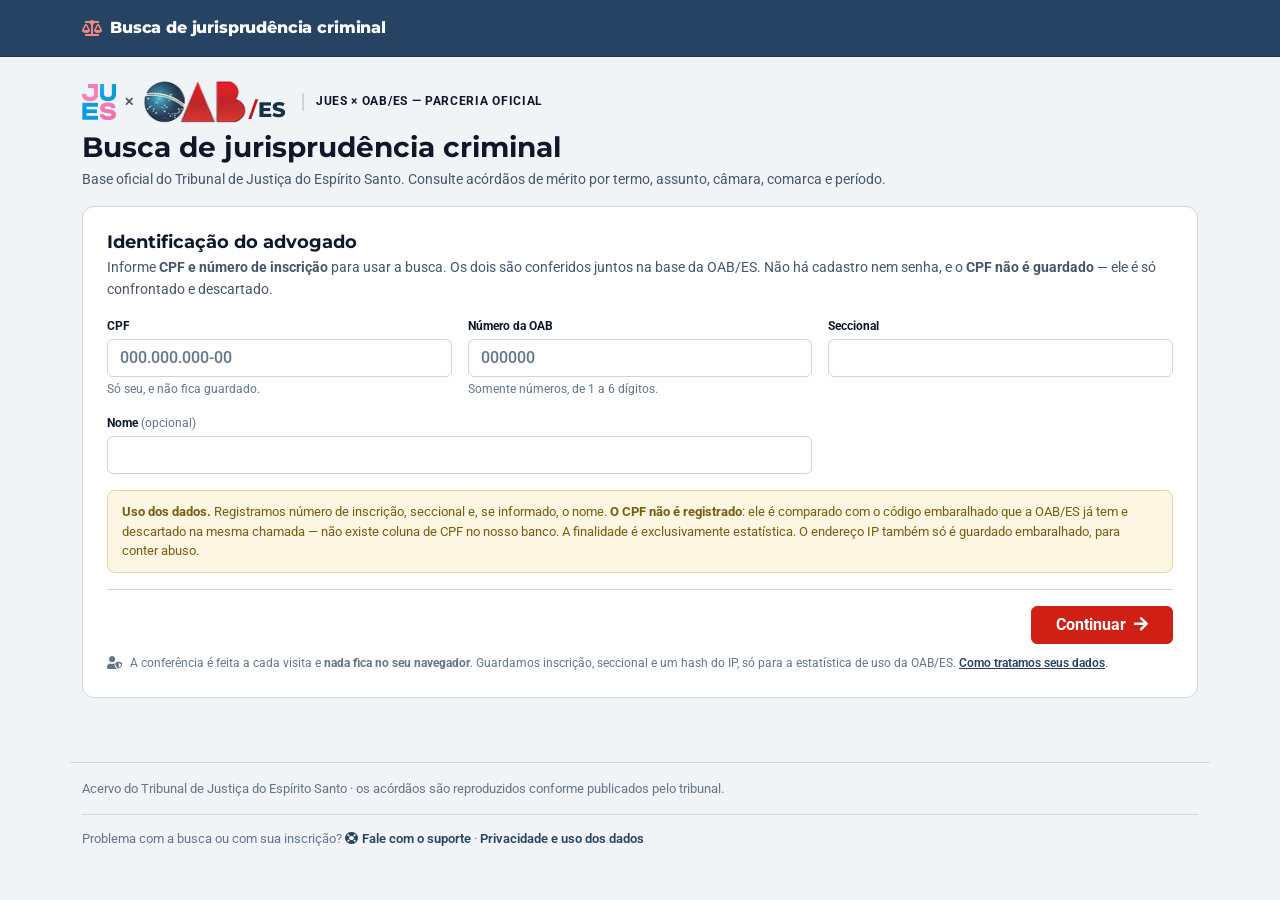
==== commit 929c113a: "Porta com CPF, janela de 7 dias explícita, toggle não nasce ligado e ícone quadrado CPF + INSCRIÇÃO." ====
--- a/index.html
+++ b/index.html
@@ -19,7 +19,8 @@
 <link rel="stylesheet" href="https://use.fontawesome.com/releases/v5.12.0/css/all.css">
 <link rel="stylesheet" href="https://fonts.googleapis.com/css?family=Montserrat:400,600,700|Roboto:300,400,500,700&display=swap">
 <link rel="stylesheet" href="/assets/css/jurisprudencia.css">
-<link rel="icon" href="/public/logos/oab.png">
+<link rel="icon" href="/public/logos/favicon.png" sizes="any">
+<link rel="apple-touch-icon" href="/public/logos/apple-touch-icon.png">
 
 <!-- Onde o BFF está publicado. Descomente e ajuste ao embutir a página numa
      rota do portal — sem isto o caminho é relativo à página, e numa subpasta
@@ -66,12 +67,21 @@
   <section class="painel p-3 p-sm-4 mb-3" id="portao" aria-label="Identificação do advogado" hidden>
     <h2 class="fw-bolder fonte-titulo mb-1" style="font-size:1.15rem">Identificação do advogado</h2>
     <p class="mb-3" style="font-size:.9rem;color:var(--oab-texto-2)">
-      Informe sua inscrição na OAB para usar a busca. Não há cadastro nem senha —
-      a identificação serve às estatísticas de uso da OAB/ES.
+      Informe <strong>CPF e número de inscrição</strong> para usar a busca. Os dois
+      são conferidos juntos na base da OAB/ES. Não há cadastro nem senha, e o
+      <strong>CPF não é guardado</strong> — ele é só confrontado e descartado.
     </p>
 
     <form id="form-identificacao">
       <div class="row g-3 align-items-start">
+        <div class="col-12 col-sm-4">
+          <label class="rotulo" for="cpf">CPF</label>
+          <!-- `autocomplete="off"`: CPF não pode ficar no preenchimento
+               automático do navegador de um computador compartilhado. -->
+          <input type="text" class="form-control" id="cpf" inputmode="numeric"
+                 autocomplete="off" placeholder="000.000.000-00" maxlength="14" required>
+          <small class="dica">Só seu, e não fica guardado.</small>
+        </div>
         <div class="col-12 col-sm-4">
           <label class="rotulo" for="inscricao">Número da OAB</label>
           <input type="text" class="form-control" id="inscricao" inputmode="numeric"
@@ -82,7 +92,7 @@
           <label class="rotulo" for="seccional">Seccional</label>
           <select class="form-select" id="seccional"></select>
         </div>
-        <div class="col-12 col-sm-4">
+        <div class="col-12 col-sm-8">
           <label class="rotulo" for="nome-advogado">Nome <span style="font-weight:400;color:var(--oab-texto-3)">(opcional)</span></label>
           <input type="text" class="form-control" id="nome-advogado" autocomplete="name">
         </div>
@@ -92,10 +102,11 @@
 
       <div class="aviso-motor mt-3" style="font-size:.82rem">
         <strong>Uso dos dados.</strong> Registramos número de inscrição, seccional e,
-        se informado, o nome, junto com os dados de cada consulta. A finalidade é
-        exclusivamente estatística — acompanhar o uso da ferramenta pela advocacia
-        capixaba. O endereço IP é guardado apenas como código embaralhado, para
-        conter abuso, e não é possível voltar dele ao endereço.
+        se informado, o nome. <strong>O CPF não é registrado</strong>: ele é comparado
+        com o código embaralhado que a OAB/ES já tem e descartado na mesma
+        chamada — não existe coluna de CPF no nosso banco. A finalidade é
+        exclusivamente estatística. O endereço IP também só é guardado
+        embaralhado, para conter abuso.
       </div>
 
       <div class="d-flex justify-content-end pt-3 mt-3"
@@ -185,7 +196,7 @@
                classe — habeas corpus é concedido, apelação é provida, revisão
                é procedente. -->
           <label class="interruptor">
-            <input type="checkbox" id="so-favoravel">
+            <input type="checkbox" id="so-favoravel" autocomplete="off">
             <span class="ponto" aria-hidden="true"></span>
             <span class="rotulo-interruptor" id="rotulo-favoravel">Só concedidas</span>
           </label>
--- a/assets/css/jurisprudencia.css
+++ b/assets/css/jurisprudencia.css
@@ -481,3 +481,10 @@
   margin:.6rem 0 0;font-size:.78rem;color:var(--oab-texto-3);line-height:1.5;
 }
 .aviso-privacidade a{color:var(--oab-azul);font-weight:600}
+
+.aviso-janela{
+  border-left:3px solid var(--oab-azul);background:var(--oab-fundo);
+  border-radius:0 8px 8px 0;padding:.65rem .8rem;font-size:.85rem;
+  color:var(--oab-texto-2);margin-bottom:.75rem;
+}
+.aviso-janela strong{color:var(--oab-texto)}
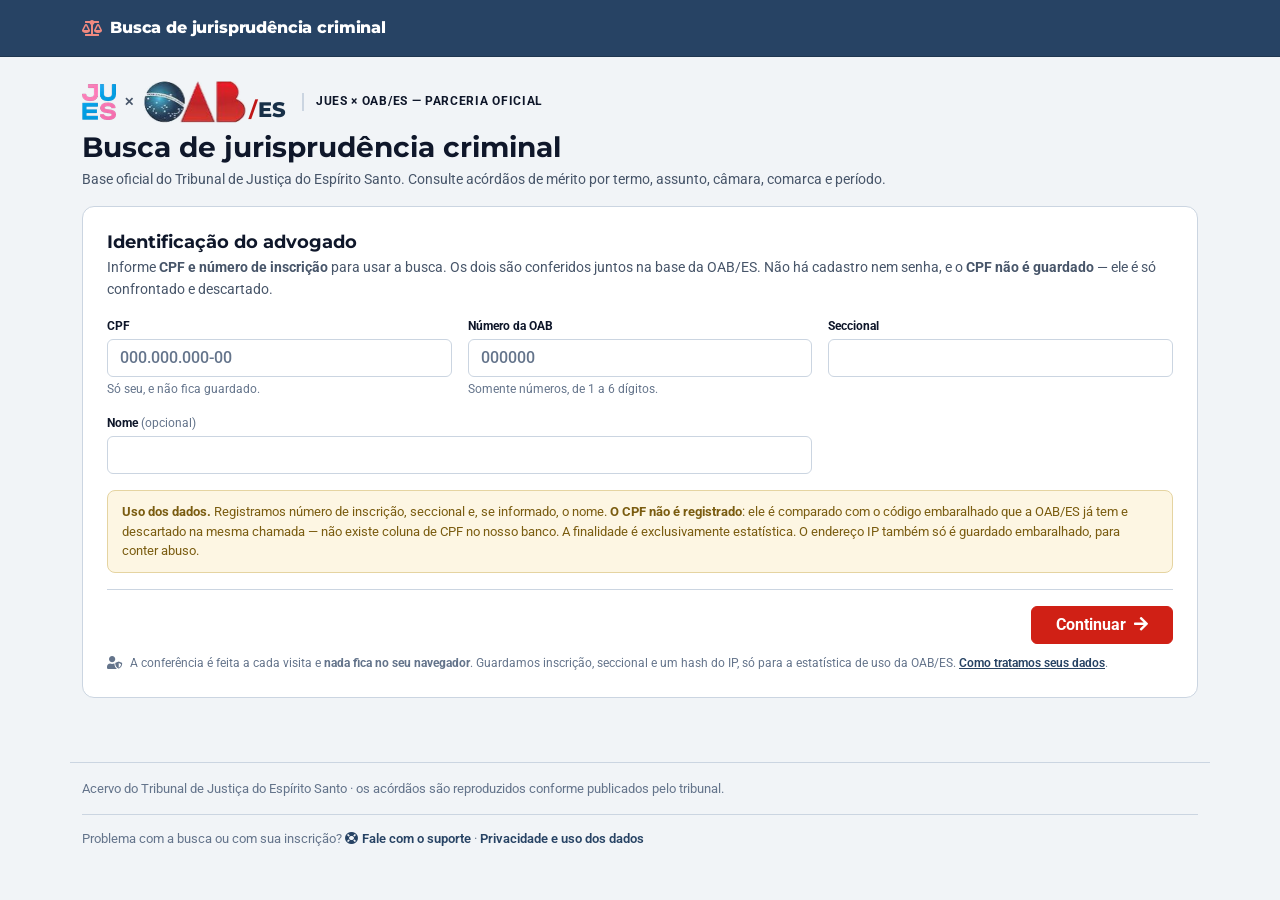
==== commit 650241af: "Voltar de um acórdão pedia a identificação de novo MEDIDO em produção antes de mexer: a volta era `b" ====
--- a/index.html
+++ b/index.html
@@ -261,6 +261,17 @@
 
   </div><!-- /tudo-da-busca -->
 
+  <!-- O acórdão aberto SEM SAIR DA PÁGINA. Ver o comentário em
+       jurisprudencia.js: sair e voltar recarregava tudo, e recarregar é
+       recredenciar. Quem chega por link direto em /acordao/{id} continua
+       caindo na página própria, que não mudou. -->
+  <div id="vista-acordao" hidden>
+    <a class="btn btn-sm btn-contorno mb-3" id="voltar-resultados" href="/">
+      <i class="fas fa-arrow-left me-1" aria-hidden="true"></i> Voltar aos resultados
+    </a>
+    <div id="acordao-embutido" aria-live="polite"></div>
+  </div>
+
 </main>
 
 <footer class="container-lg rodape py-3 mt-4">
